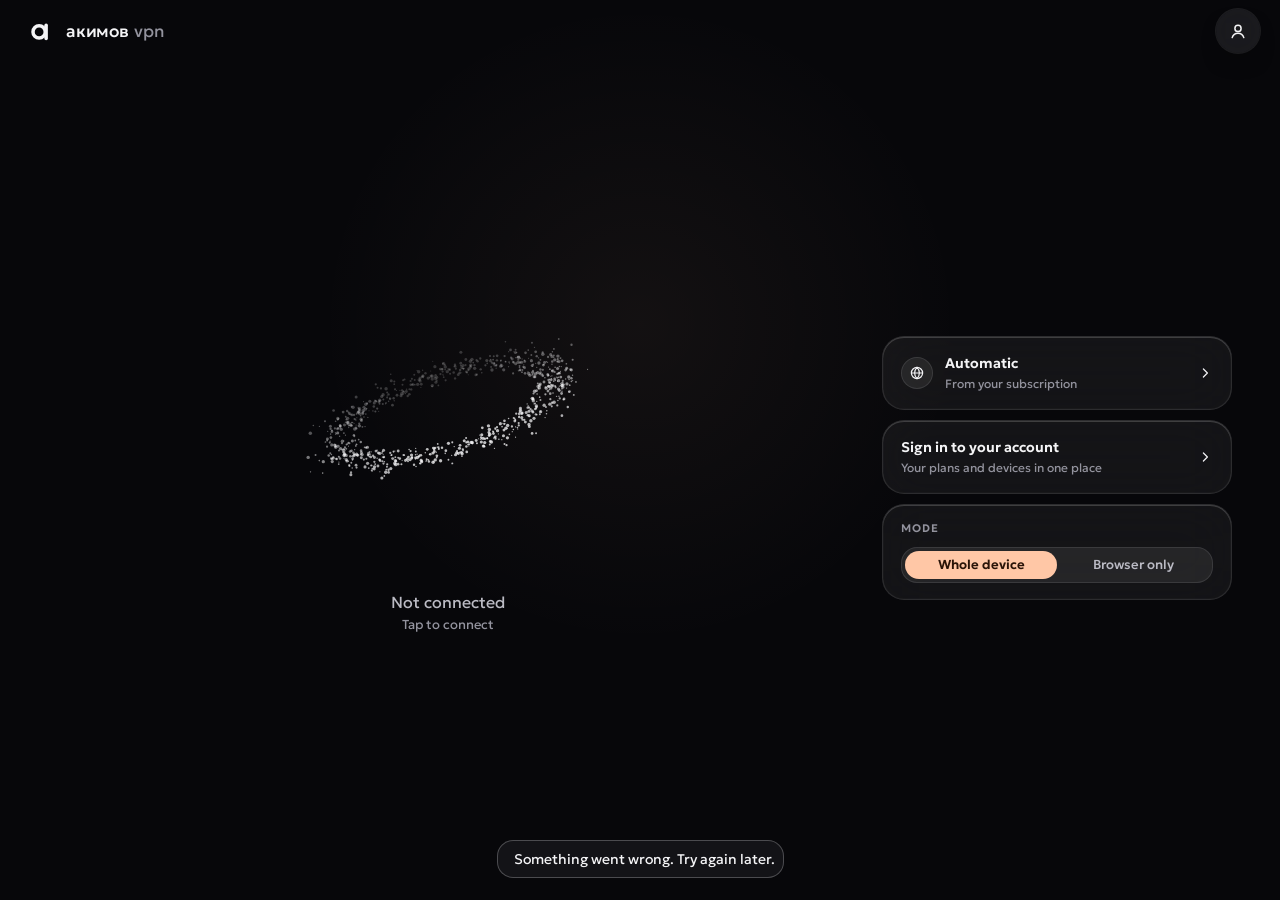
==== app/ui/index.html @ 548a75f9 "Prepare akimov vpn 1.0.0 for Windows" ====
<!doctype html>
<html lang="en" data-d="1" data-theme="dark" data-view="desktop">
<head><meta charset="utf-8"><meta name="viewport" content="width=device-width, initial-scale=1"><title>акимов vpn</title><link rel="stylesheet" href="fonts.css"><link rel="stylesheet" href="style.css"><script src="app.js" defer></script></head>
<body>
<div class="stage">
  <div class="window" id="win" data-conn="idle">
    <div class="bg"><i></i><i></i><i></i></div>
    <header class="bar"><button class="logo" id="logo" data-act="go" data-v="home" aria-label="Home"></button><span class="word" id="word"></span><span class="sp"></span>
      <button class="tbtn" id="themebtn" data-act="theme" aria-label="Switch theme"><svg class="ic s" viewBox="0 0 20 20"><circle cx="10" cy="10" r="6.5"/><path d="M10 3.5a6.5 6.5 0 0 1 0 13z" fill="currentColor"/></svg></button>
      <button class="tbtn" id="accbtn" data-act="hub" aria-label="Account and settings" aria-pressed="false"><svg class="ic" viewBox="0 0 20 20"><circle cx="10" cy="7.4" r="3.1"/><path d="M4.2 16.6c.9-3 3.2-4.4 5.8-4.4s4.9 1.4 5.8 4.4"/></svg></button>
    </header>
    <div class="body"><nav class="rail" id="rail" aria-label="Main"></nav><main class="main" id="main" tabindex="-1"></main></div>
    <footer class="sbar" id="sbar"></footer>
    <svg width="0" height="0" style="position:absolute" aria-hidden="true"><filter id="lg" x="0" y="0" width="100%" height="100%" color-interpolation-filters="sRGB"><feImage id="lgmap" x="0" y="0" width="68" height="52" preserveAspectRatio="none" result="map"/><feDisplacementMap in="SourceGraphic" in2="map" scale="20" xChannelSelector="R" yChannelSelector="G"/></filter></svg>
    <div id="sheet"></div>
    <div class="toasts" id="toasts" aria-live="polite"></div>
  </div>
</div>
</body>
</html>
---- app/ui/fonts.css ----
@font-face {
  font-family: 'Geologica';
  font-style: normal;
  font-weight: 300;
  font-display: swap;
  src: url(fonts/geologica-0.ttf) format('truetype');
}
@font-face {
  font-family: 'Geologica';
  font-style: normal;
  font-weight: 400;
  font-display: swap;
  src: url(fonts/geologica-1.ttf) format('truetype');
}
@font-face {
  font-family: 'Geologica';
  font-style: normal;
  font-weight: 500;
  font-display: swap;
  src: url(fonts/geologica-2.ttf) format('truetype');
}
@font-face {
  font-family: 'Geologica';
  font-style: normal;
  font-weight: 600;
  font-display: swap;
  src: url(fonts/geologica-3.ttf) format('truetype');
}
@font-face{font-family:'Martian Mono';font-style:normal;font-weight:400;font-display:swap;src:url(fonts/martian-mono-400.ttf) format('truetype')}
@font-face{font-family:'Martian Mono';font-style:normal;font-weight:500;font-display:swap;src:url(fonts/martian-mono-500.ttf) format('truetype')}
---- app/ui/style.css ----
/* ═══ base: shared by every variant ═══════════════════════════════════ */
:root{--t:220ms;--e:cubic-bezier(.2,0,0,1);--tint:14%;--blur:0px;--r:14px;--r2:10px;--r3:999px;--st:40ms}
*{box-sizing:border-box}
html,body{height:100%}
:root{color-scheme:dark}:root[data-theme="light"]{color-scheme:light}
*{scrollbar-width:thin;scrollbar-color:var(--ink3) transparent}
::-webkit-scrollbar{width:6px;height:6px;background:transparent}
::-webkit-scrollbar-track{background:transparent}
::-webkit-scrollbar-thumb{background:var(--ink3);border-radius:999px}
::-webkit-scrollbar-corner{background:transparent}
body{margin:0;background:#0A0A0A;display:flex;flex-direction:column;font:400 13px/18px system-ui,sans-serif;color:#C8C8C8;transition:background .4s}
button,input,select{font:inherit;color:inherit}
button{cursor:pointer;background:none;border:0;padding:0}
:focus{outline:none}
:focus-visible{outline:2px solid var(--acc);outline-offset:2px}
[hidden]{display:none!important}
::view-transition-old(root),::view-transition-new(root){animation:none;mix-blend-mode:normal}

/* prototype bar: not part of the app, never restyled by a variant */
.proto{display:flex;gap:10px;align-items:center;flex-wrap:wrap;padding:8px 14px;background:#111;border-bottom:1px solid #262626;color:#9A9A9A;position:relative;z-index:50}
.proto b{color:#EDEDED;font-weight:600}
.pseg{display:inline-flex;border:1px solid #333;border-radius:8px;overflow:hidden}
.pseg button{padding:5px 10px;color:#BDBDBD;border-left:1px solid #333}.pseg button:first-child{border-left:0}
.pseg button[aria-pressed="true"]{background:#F2F2F2;color:#000}
.pseg small{opacity:.6;margin-left:4px}
.proto select{background:#1B1B1B;border:1px solid #333;border-radius:6px;padding:4px 6px;color:#DDD}
.proto .sp{flex:1}
.stage{flex:1;display:grid;place-items:center;padding:16px;min-height:0}

.window{position:relative;width:min(1080px,100%);height:min(700px,100%);border-radius:12px;overflow:hidden;container:win/inline-size;display:grid;grid-template-rows:44px minmax(0,1fr) auto;isolation:isolate;background:var(--bg);color:var(--ink);font:400 14px/20px var(--f-t);box-shadow:0 40px 90px -40px rgba(0,0,0,.75);transition:background .45s,color .45s}
[data-view="mobile"] .window{width:min(390px,100%);height:min(800px,100%);border-radius:28px}
.window.boot{animation:boot .55s var(--e)}
@keyframes boot{from{opacity:0;transform:scale(.975)}}
.bg{position:absolute;inset:0;z-index:-1;overflow:hidden;transition:background .45s}
.bg i{position:absolute;border-radius:50%;display:none}
.bar{display:flex;align-items:center;gap:10px;padding:0 6px 0 20px}
.bar .sp{flex:1}
.word{display:flex;align-items:baseline;gap:6px;white-space:nowrap}
.word b{font-weight:inherit}.word i{font-style:normal}
.tbtn{width:36px;height:28px;border-radius:var(--r2);display:grid;place-items:center;color:var(--ink3);transition:color var(--t),background var(--t),transform var(--t) var(--e)}
.tbtn:hover{color:var(--ink);background:var(--hover)}
#themebtn:active{transform:rotate(180deg)}
.body{display:grid;grid-template-columns:76px minmax(0,1fr);min-height:0;position:relative}
.rail{display:flex;flex-direction:column;gap:2px;padding:8px;position:relative}
.nav{position:relative;z-index:1;display:flex;flex-direction:column;align-items:center;gap:3px;padding:8px 4px;color:var(--ink3);font-size:10.5px;font-weight:500;border-radius:var(--r2);transition:color var(--t)}
.nav:hover,.nav[aria-current]{color:var(--ink)}
.nav .ic{transition:transform var(--t) var(--e)}
.nav:active .ic{transform:scale(.86)}
.n-idx{display:none}
.nav-ind{position:absolute;z-index:0;pointer-events:none;opacity:0;border-radius:var(--r2);background:var(--hover);transition:left var(--t) var(--e),top var(--t) var(--e),width var(--t) var(--e),height var(--t) var(--e),opacity var(--t)}
.window .only-m{display:none}
.main{min-width:0;min-height:0;overflow:auto;padding:6px 24px 24px 12px;scrollbar-width:thin;scrollbar-color:var(--line2) transparent}
.sbar{display:none}

/* screen change: leave, then enter with a stagger */
.main.leave>*{animation:lv 130ms var(--e) both}
.main.enter>*,.main.enter .stag>*{animation:en calc(var(--t)*1.6) var(--e) both;animation-delay:calc(var(--st)*var(--k,0))}
@keyframes lv{to{opacity:0;transform:translateY(-6px)}}
@keyframes en{from{opacity:0;transform:translateY(12px)}}
.swap{display:block;animation:swap calc(var(--t)*1.4) var(--e)}
@keyframes swap{from{opacity:0;transform:translateY(8px)}}
@keyframes spin{to{transform:rotate(1turn)}}
@keyframes pulse{50%{opacity:.35}}
@keyframes shake{20%{transform:translateX(-6px)}40%{transform:translateX(5px)}60%{transform:translateX(-3px)}80%{transform:translateX(2px)}}
@keyframes pop{0%{transform:scale(.6);opacity:0}60%{transform:scale(1.12)}}
@keyframes flashbg{from{background:color-mix(in srgb,var(--acc) 22%,transparent)}}

/* type */
.head{display:flex;align-items:flex-end;gap:12px;margin:8px 4px 16px;min-height:38px}
.head .sp{flex:1}
.title{font:600 28px/34px var(--f-d);margin:0}
.h{font:600 16px/22px var(--f-t);margin:0}
.over{font-size:11px;line-height:14px;font-weight:600;letter-spacing:.08em;text-transform:uppercase;color:var(--ink3)}
.cap{font-size:12px;line-height:16px;color:var(--ink2)}
.dim{color:var(--ink3)}
.mono{font-family:var(--f-m);font-size:12px;line-height:18px;font-variant-numeric:tabular-nums}
b.mono,.mono b{font-weight:500}
.num{font:400 42px/44px var(--f-d);font-variant-numeric:lining-nums tabular-nums}
.num small{font:500 12.5px/1 var(--f-t);color:var(--ink2);margin-left:5px}
.ic{width:20px;height:20px;fill:none;stroke:currentColor;stroke-width:1.5;stroke-linecap:round;stroke-linejoin:round;flex:none}
.ic.s{width:16px;height:16px}

/* surfaces and controls */
.card{position:relative;border-radius:var(--r);background:var(--surface);border:1px solid var(--line);-webkit-backdrop-filter:blur(var(--blur));backdrop-filter:blur(var(--blur));box-shadow:var(--shadow);transition:background .45s,border-color .45s,transform var(--t) var(--e),box-shadow var(--t)}
.pad{padding:16px 18px}
.clip{overflow:hidden}
button.card:hover{border-color:var(--line2)}
button.card:active{transform:scale(.985)}
.btn{position:relative;height:34px;padding:0 14px;border-radius:var(--r2);font-weight:600;display:inline-flex;align-items:center;justify-content:center;gap:8px;white-space:nowrap;background:var(--field);border:1px solid var(--line);transition:background var(--t),border-color var(--t),transform 120ms var(--e),color var(--t),filter var(--t)}
.btn:hover{border-color:var(--line2)}
.btn:active{transform:scale(.96)}
.btn.primary{background:var(--acc);color:var(--acc-ink);border-color:transparent}
.btn.primary:hover{filter:brightness(1.08)}
.btn.quiet{background:none;border-color:transparent;color:var(--ink2);padding:0 8px}
.btn.quiet:hover{color:var(--ink);background:var(--hover)}
.btn.danger{color:var(--bad)}
.btn.sm{height:28px;padding:0 10px;font-size:12px}
.btn[disabled]{opacity:.4;cursor:not-allowed}
.btn.block{width:100%;height:44px}
.btn.loading{color:transparent!important;pointer-events:none}
.btn.loading::after{content:"";position:absolute;width:18px;height:18px;border-radius:50%;border:2px solid var(--acc-ink);border-right-color:transparent;animation:spin .7s linear infinite}
.btn:not(.primary).loading::after{border-color:var(--ink);border-right-color:transparent}
.seg{position:relative;display:inline-grid;grid-auto-flow:column;grid-auto-columns:1fr;padding:3px;border-radius:var(--r2);background:var(--field);border:1px solid var(--line)}
.seg::before{content:"";position:absolute;top:3px;bottom:3px;left:3px;width:calc((100% - 6px)/var(--n));border-radius:calc(var(--r2) - 2px);background:var(--acc);transform:translateX(calc(100%*var(--i)));transition:transform calc(var(--t)*1.3) var(--e)}
.seg button{position:relative;z-index:1;height:28px;padding:0 12px;font-weight:500;font-size:13px;white-space:nowrap;color:var(--ink2);transition:color var(--t)}
.seg button[aria-pressed="true"]{color:var(--acc-ink);font-weight:600}
.seg.wide{display:grid}
.sw{width:40px;height:24px;border-radius:999px;background:var(--field);border:1px solid var(--line2);position:relative;flex:none;transition:background calc(var(--t)*1.2),border-color var(--t)}
.sw::after{content:"";position:absolute;left:3px;top:3px;width:16px;height:16px;border-radius:50%;background:var(--ink3);transition:transform calc(var(--t)*1.3) var(--e),background var(--t),width var(--t)}
.sw:active::after{width:20px}
.sw[aria-checked="true"]{background:var(--acc);border-color:transparent}
.sw[aria-checked="true"]::after{transform:translateX(16px);background:var(--acc-ink)}
.sw[aria-checked="true"]:active::after{transform:translateX(12px)}
.input,.select{height:34px;border-radius:var(--r2);background:var(--field);border:1px solid var(--line);padding:0 12px;min-width:0;transition:border-color var(--t)}
.input:focus,.select:focus{border-color:var(--acc)}
.input::placeholder{color:var(--ink3)}
.pill{display:inline-flex;align-items:center;gap:5px;height:22px;padding:0 9px;border-radius:var(--r3);font-size:11.5px;font-weight:600;background:color-mix(in srgb,var(--c,var(--ink3)) var(--tint),transparent);color:var(--c,var(--ink2));white-space:nowrap}
.pill.ok{--c:var(--ok)}.pill.warn{--c:var(--warn)}.pill.bad{--c:var(--bad)}.pill.acc{--c:var(--proxy)}
.pill.pop{animation:pop .4s var(--e)}
.meter{height:4px;border-radius:4px;background:var(--line);overflow:hidden}
.meter i{display:block;height:100%;border-radius:inherit;background:var(--c,var(--ink2));width:var(--v);transition:width .8s var(--e)}
.row{display:flex;align-items:center;gap:12px}
.col{display:flex;flex-direction:column;gap:12px}
.grow{flex:1;min-width:0}
.cc{width:32px;height:32px;border-radius:var(--r2);display:grid;place-items:center;background:var(--field);border:1px solid var(--line);font:500 10.5px/1 var(--f-m);flex:none}
.banner{display:flex;gap:10px;align-items:center;padding:8px 14px;border-radius:var(--r2);margin:0 0 12px;font-size:13px;background:color-mix(in srgb,var(--warn) var(--tint),transparent);color:var(--warn)}
.empty{padding:48px 24px;text-align:center;color:var(--ink2)}
.empty p{margin:0 auto 14px;max-width:44ch}
.list>*+*{border-top:1px solid var(--line)}
.kv{display:grid;grid-template-columns:1fr 1fr;gap:16px}

/* home */
.home{display:grid;grid-template-columns:minmax(0,1fr) 340px;gap:20px;height:100%;min-height:500px}
.hero{display:flex;flex-direction:column;align-items:center;justify-content:center;gap:18px}
.side{display:flex;flex-direction:column;gap:12px;justify-content:center}
.st-word{display:none}
.status{text-align:center;min-height:88px}
.status .s1{font-size:15px;font-weight:600}
.status .s2{color:var(--ink2);margin-top:2px}
.status .timer{font:400 40px/46px var(--f-d);font-variant-numeric:lining-nums tabular-nums}
.spd{display:flex;gap:16px;font:400 12px/18px var(--f-m)}.spd b{font-weight:500;color:var(--ink)}
.ctl{position:relative;display:block;color:var(--ink);flex:none;-webkit-tap-highlight-color:transparent}

/* connections */
.tools{display:flex;gap:8px;align-items:center;flex-wrap:wrap;margin:0 4px 12px}
.conn{display:grid;grid-template-columns:minmax(0,1.5fr) 170px minmax(0,1.1fr) 112px;gap:12px;align-items:center;padding:0 18px;min-height:46px;position:relative;transition:opacity .4s,background var(--t)}
.conn:hover,.conn:focus-within{background:var(--hover)}
.conn.new{animation:rowin calc(var(--t)*1.5) var(--e)}
.conn.closed{opacity:.3}
@keyframes rowin{from{opacity:0;transform:translateX(-10px)}}
.host{white-space:nowrap;overflow:hidden;text-overflow:ellipsis;text-align:left}
.host i{font-style:normal;color:var(--ink3)}
.proc{font:400 11.5px/15px var(--f-t);color:var(--ink3);white-space:nowrap;overflow:hidden;text-overflow:ellipsis}
.route{font-size:12.5px;color:var(--c);white-space:nowrap;overflow:hidden;text-overflow:ellipsis}
.r-proxy{--c:var(--proxy)}.r-direct{--c:var(--direct)}.r-block{--c:var(--block)}.r-default{--c:var(--dflt)}
.badge{display:inline-flex;align-items:center;gap:6px;height:22px;max-width:100%;padding:0 8px;border-radius:min(var(--r2),7px);font:500 10.5px/1 var(--f-m);background:color-mix(in srgb,var(--c) var(--tint),transparent);color:var(--c);white-space:nowrap;overflow:hidden}
.badge span{overflow:hidden;text-overflow:ellipsis}
.badge.flash{animation:flash .9s var(--e)}
@keyframes flash{0%{box-shadow:0 0 0 2px var(--c);transform:scale(1.08)}100%{box-shadow:0 0 0 2px transparent}}
.dot{width:6px;height:6px;border-radius:50%;flex:none}
.o-user .dot{background:currentColor;box-shadow:0 0 0 2px color-mix(in srgb,currentColor 30%,transparent)}.o-plan .dot{box-shadow:inset 0 0 0 1.5px currentColor}.o-system .dot{border-radius:1px;background:currentColor}.o-default .dot{display:none}
.rate{font:400 11px/15px var(--f-m);color:var(--ink2);text-align:right;font-variant-numeric:tabular-nums}
.acts{position:absolute;right:12px;top:7px;display:none;gap:4px;padding:2px;border-radius:var(--r2);background:var(--solid);border:1px solid var(--line2);animation:swap var(--t) var(--e)}
.conn:hover .acts,.conn:focus-within .acts{display:flex}
.conn:hover .rate,.conn:focus-within .rate{visibility:hidden}
.scope{grid-column:1/-1;display:flex;gap:8px;align-items:center;flex-wrap:wrap;padding:2px 0 12px;animation:swap calc(var(--t)*1.3) var(--e)}
.chip{height:28px;padding:0 10px;border-radius:var(--r2);font-size:12px;background:var(--field);border:1px solid var(--line);color:var(--ink2);transition:border-color var(--t),color var(--t),transform 120ms}
.chip:active{transform:scale(.96)}
.chip[aria-pressed="true"]{border-color:var(--acc);color:var(--ink)}
.newpill{position:sticky;top:6px;z-index:3;margin:0 auto -28px;display:block;width:max-content;animation:pop .35s var(--e)}

/* rules */
.composer{display:grid;grid-template-columns:196px minmax(0,1fr) auto auto;gap:8px;align-items:center}
.msg{font-size:12px;margin-top:8px;min-height:16px}
.msg.err{color:var(--bad)}.msg.warn{color:var(--warn)}.msg.ok{color:var(--ink3)}
.msg.err:not(:empty){animation:shake .35s}
.rule{display:grid;grid-template-columns:20px 22px 86px minmax(0,1fr) auto 44px auto auto;gap:10px;align-items:center;padding:0 16px;min-height:46px;position:relative;transition:background var(--t)}
.rule:hover{background:var(--hover)}
.rule.fresh{animation:flashbg 1.2s var(--e)}
.rule.off>:not(.sw):not(.x):not(.grip){opacity:.42}
.rule>*{transition:opacity var(--t)}
.rule.over-top::before{content:"";position:absolute;left:12px;right:12px;top:-1px;height:2px;background:var(--acc)}
.rule.dragging{opacity:.35}
.grip{cursor:grab;color:var(--ink3);display:grid;place-items:center;height:28px}
.tchip{font:500 10.5px/1 var(--f-m);color:var(--ink2);padding:6px 8px;border-radius:min(var(--r2),7px);background:var(--field);text-align:center}
.ro .rule{grid-template-columns:22px 86px minmax(0,1fr) auto;min-height:38px}
details.card summary{list-style:none;cursor:pointer;padding:14px 18px;display:flex;gap:10px;align-items:center;font-weight:600}
details.card summary::-webkit-details-marker{display:none}
details[open] summary .chev{transform:rotate(90deg)}
details[open]>.list{animation:swap calc(var(--t)*1.4) var(--e)}
.chev{transition:transform var(--t) var(--e)}

/* plans, devices, settings */
.cards{display:grid;grid-template-columns:repeat(auto-fit,minmax(min(100%,280px),1fr));gap:16px}
.plan.expired{opacity:.6}
.plan.inuse{border-color:var(--acc)}
.plan.fresh{animation:flashbg 1.4s var(--e)}
.slots{display:flex;gap:4px}.slots i{flex:1;height:5px;border-radius:3px;background:var(--line);transition:background .5s var(--e)}.slots i.on{background:var(--ink2)}.slots i.me{background:var(--acc)}
.dev{display:grid;grid-template-columns:36px minmax(0,1fr) auto auto;gap:12px;align-items:center;padding:10px 18px;min-height:58px;transition:background var(--t)}
.dev:hover{background:var(--hover)}
.nameBtn{font-weight:600;text-align:left;border-radius:6px;padding:1px 4px;margin-left:-4px}
.nameBtn:hover{background:var(--hover)}
.set{display:flex;align-items:center;gap:12px;padding:12px 18px;min-height:54px}

/* sheet */
.scrim{position:absolute;inset:0;background:var(--scrim);z-index:10;animation:fade .25s}
@keyframes fade{from{opacity:0}}
.sheet{position:absolute;top:10px;right:10px;bottom:10px;width:min(430px,calc(100% - 20px));z-index:11;display:flex;flex-direction:column;border-radius:var(--r);background:var(--solid);border:1px solid var(--line2);box-shadow:0 30px 80px -30px rgba(0,0,0,.6);animation:sheetin calc(var(--t)*1.8) var(--e)}
@keyframes sheetin{from{opacity:0;transform:translateX(40px)}}
#sheet.closing .sheet{animation:sheetout .2s var(--e) both}#sheet.closing .scrim{animation:fade .2s reverse both}
@keyframes sheetout{to{opacity:0;transform:translateX(30px)}}
.sheet header{display:flex;align-items:center;gap:8px;padding:18px 20px 8px}
.sheet .sbody{flex:1;overflow:auto;overflow-x:hidden;padding:8px 20px 16px;display:flex;flex-direction:column;gap:14px;scrollbar-width:thin}
.sheet footer{padding:12px 20px 20px;display:flex;flex-direction:column;gap:8px}
.sbody.sf>*,.sfoot.sf>*{animation:stepf calc(var(--t)*1.5) var(--e) both}
.sbody.sb>*,.sfoot.sb>*{animation:stepb calc(var(--t)*1.5) var(--e) both}
.sbody>*:nth-child(2){animation-delay:40ms}.sbody>*:nth-child(3){animation-delay:80ms}.sbody>*:nth-child(4){animation-delay:120ms}.sbody>*:nth-child(n+5){animation-delay:150ms}
@keyframes stepf{from{opacity:0;transform:translateX(28px)}}
@keyframes stepb{from{opacity:0;transform:translateX(-28px)}}
.opt{display:flex;align-items:center;gap:12px;padding:12px 14px;border-radius:var(--r2);background:var(--field);border:1px solid var(--line);text-align:left;width:100%;transition:border-color var(--t),background var(--t),transform 120ms var(--e)}
.opt:hover{border-color:var(--line2)}
.opt:active{transform:scale(.985)}
.opt[aria-pressed="true"]{border-color:var(--acc);background:color-mix(in srgb,var(--acc) 9%,var(--field))}
.opt[disabled]{opacity:.5;cursor:not-allowed}
.tick{width:20px;height:20px;border-radius:50%;border:1.5px solid var(--line2);display:grid;place-items:center;flex:none;color:transparent;transition:background var(--t),border-color var(--t)}
.opt[aria-pressed="true"] .tick{background:var(--acc);border-color:var(--acc);color:var(--acc-ink)}
.opt.just .tick{animation:pop .4s var(--e)}
.tick .ic{width:12px;height:12px;stroke-width:2.4}
.total{display:flex;align-items:baseline;justify-content:space-between;gap:12px;padding-top:8px;border-top:1px solid var(--line)}
.wait{display:grid;place-items:center;gap:14px;text-align:center;padding:24px 8px}
.spin{width:56px;height:56px;border-radius:50%;border:3px solid var(--line);border-top-color:var(--acc);animation:spin .9s linear infinite}
.mark{position:relative;width:76px;height:76px;color:var(--c)}
.mark svg{width:100%;height:100%;fill:none;stroke:currentColor;stroke-width:3;stroke-linecap:round;stroke-linejoin:round}
.mark circle,.mark path{stroke-dasharray:100;stroke-dashoffset:100;animation:draw .5s var(--e) forwards}
.mark path{animation-duration:.35s;animation-delay:.4s}
@keyframes draw{to{stroke-dashoffset:0}}
.mark i{position:absolute;inset:0;border-radius:50%;border:2px solid currentColor;opacity:0;animation:burst .9s .45s var(--e)}
.mark i+i{animation-delay:.6s}
@keyframes burst{from{opacity:.55;transform:scale(1)}to{opacity:0;transform:scale(1.9)}}
.mark.bad{animation:shake .45s .5s}
.ms.pop{animation:pop .35s var(--e)}
.toasts{position:absolute;left:0;right:0;bottom:18px;z-index:20;display:flex;flex-direction:column;align-items:center;gap:8px;pointer-events:none}
.toast{pointer-events:auto;display:flex;align-items:center;gap:6px;padding:8px 8px 8px 16px;border-radius:var(--r2);background:var(--solid);border:1px solid var(--line2);box-shadow:0 20px 50px -20px rgba(0,0,0,.6);max-width:calc(100% - 32px);animation:toastin calc(var(--t)*1.6) var(--e)}
.toast.out{animation:toastout .2s var(--e) both}
@keyframes toastin{from{opacity:0;transform:translateY(14px) scale(.96)}}
@keyframes toastout{to{opacity:0;transform:translateY(8px)}}

/* ═══ mobile shell: same parts, bottom tabs, sheets from below ════════ */
@container win (max-width:720px){
  :root[data-d] .body{grid-template-columns:minmax(0,1fr);grid-template-rows:minmax(0,1fr) auto}
  :root[data-d] .rail{order:2;position:relative;left:auto;bottom:auto;transform:none;flex-direction:row;gap:0;padding:4px 8px 8px;border:0;border-top:1px solid var(--line);border-radius:0;box-shadow:none}
  :root[data-d] .nav{flex:1;width:auto;flex-direction:column;align-items:center;margin:0;padding:8px 0 6px;gap:3px}
  .window .only-d,.tbtn.win{display:none}.window .only-m{display:flex}
  :root[data-d] .main{padding:6px 14px 18px}
  :root[data-d] .home{grid-template-columns:minmax(0,1fr);grid-template-rows:auto;height:auto;min-height:0;gap:16px}
  :root[data-d] .hero{flex-direction:column;align-items:center;padding:8px 0 0}
  :root[data-d] .side{display:flex;flex-direction:column}
  .ring,.orb{width:200px;height:200px}.dial{width:230px;height:230px}
  .conn{grid-template-columns:minmax(0,1fr) auto;padding:8px 14px;row-gap:4px}
  .conn .rate{grid-column:2;grid-row:1;visibility:visible!important}.conn .route{grid-column:1}.conn .bwrap{grid-column:2;justify-self:end}
  .acts{position:static;display:flex;grid-column:1/-1;border:0;background:none;padding:0;animation:none}
  .composer{grid-template-columns:minmax(0,1fr)}
  .rule{grid-template-columns:20px 62px minmax(0,1fr) auto auto;row-gap:2px;padding:6px 12px}
  .rule .idx,.rule .hits{display:none}
  :root[data-d] .sheet{top:auto;left:0;right:0;bottom:0;width:auto;max-height:92%;border-radius:var(--r) var(--r) 0 0;border-width:1px 0 0;animation-name:sheetup}
  #sheet.closing .sheet{animation-name:sheetdown}
  .dev{grid-template-columns:36px minmax(0,1fr) auto}.dev .added{display:none}
  .toasts{bottom:84px}
}
@keyframes sheetup{from{opacity:0;transform:translateY(40px)}}
@keyframes sheetdown{to{opacity:0;transform:translateY(30px)}}
@media (prefers-reduced-motion:reduce){*,*::before,*::after{animation-duration:1ms!important;animation-delay:0s!important;transition-duration:1ms!important}}

/* ═══ compact shell: one narrow window, floating dock ═════════════════ */
.stage{display:flex;flex-wrap:wrap;gap:44px;align-items:center;justify-content:center;overflow:auto}
:root .window{width:min(430px,100%);height:min(800px,100%);border-radius:18px;grid-template-rows:62px minmax(0,1fr) auto}
.bar{padding:0 14px 0 16px;gap:8px}
.logo{width:36px;height:36px;display:grid;place-items:center;border-radius:12px;color:var(--ink);transition:transform var(--t) var(--e)}
.logo:active{transform:scale(.88)}
.mk{width:28px;height:28px;display:block}
.word{font:500 17px/1 var(--f-d);letter-spacing:-.01em;gap:5px}
.word i{color:var(--ink3);font-weight:400}
.tbtn{width:40px;height:40px;border-radius:50%;background:var(--surface);border:1px solid var(--line);-webkit-backdrop-filter:blur(var(--blur));backdrop-filter:blur(var(--blur));color:var(--ink2)}
:root[data-d] .body{grid-template-rows:minmax(0,1fr)}
:root{--spring:cubic-bezier(.3,1.5,.45,1);--spec:rgba(255,255,255,.16)}
[data-theme="light"]{--spec:rgba(255,255,255,.95)}
/* the dock is a slab of liquid glass: bright top edge, soft inner light, heavy blur behind */
:root[data-d] .rail{position:absolute;z-index:6;left:50%;bottom:16px;transform:translateX(-50%);order:0;flex-direction:row;gap:2px;padding:5px;border:0;border-radius:999px;
  background:linear-gradient(180deg,rgba(255,255,255,.15),rgba(255,255,255,.03) 60%,rgba(255,255,255,.07)),var(--dock);
  -webkit-backdrop-filter:blur(22px) saturate(190%) brightness(1.08);backdrop-filter:blur(22px) saturate(190%) brightness(1.08);
  box-shadow:inset 0 1px 0 rgba(255,255,255,.42),inset 0 -1px 0 rgba(255,255,255,.1),inset 1px 0 0 rgba(255,255,255,.1),inset -1px 0 0 rgba(255,255,255,.1),inset 0 0 18px rgba(255,255,255,.05),0 0 0 1px rgba(255,255,255,.05),0 24px 46px -20px rgba(0,0,0,.7);
  touch-action:none;user-select:none;-webkit-user-select:none;transition:transform .35s var(--spring)}
:root[data-d] .rail.hold{transform:translateX(-50%) scale(1.035)}
:root[data-d] .nav{flex:none;width:68px;height:52px;padding:0;border-radius:999px;justify-content:center;gap:4px;font:500 10px/1 var(--f-t);letter-spacing:.01em;color:var(--ink2);transition:color .25s,transform .35s var(--spring)}
.nav .ic,.nav .mk{width:22px;height:22px}
.nav .ic{stroke-width:1.6}
.nav[aria-current]{color:var(--acc)}
/* the selected tab sits in a glass capsule; hold it and it lifts into a lens you can drag */
.nav-ind{border-radius:999px;background:linear-gradient(180deg,rgba(255,255,255,.2),rgba(255,255,255,.06));
  box-shadow:inset 0 1px 0 rgba(255,255,255,.5),inset 0 -1px 0 rgba(255,255,255,.1),inset 0 0 10px rgba(255,255,255,.08),0 4px 14px -6px rgba(0,0,0,.5);
  transition:left .5s var(--spring),top .3s,width .3s,height .3s,opacity .3s,transform .35s var(--spring),box-shadow .3s,background .3s}
.rail.hold .nav-ind{z-index:3;transform:scale(1.2,1.28);background:linear-gradient(180deg,rgba(255,255,255,.12),rgba(255,255,255,.01) 55%,rgba(255,255,255,.08));
  -webkit-backdrop-filter:url(#lg) saturate(190%) brightness(1.16);backdrop-filter:url(#lg) saturate(190%) brightness(1.16);
  box-shadow:inset 0 1.5px 0 rgba(255,255,255,.8),inset 0 -1.5px 1px rgba(255,255,255,.28),inset 2px 0 2px -1px rgba(255,255,255,.3),inset -2px 0 2px -1px rgba(255,255,255,.3),inset 0 0 16px rgba(255,255,255,.16),0 16px 30px -10px rgba(0,0,0,.65);
  transition:transform .35s var(--spring),box-shadow .3s,background .3s}
.rail.hold .nav{color:var(--ink2)}
.rail.hold .nav.near{color:var(--acc);transform:scale(1.12)}
[data-theme="light"]:root[data-d] .rail{background:linear-gradient(180deg,rgba(255,255,255,.8),rgba(255,255,255,.3) 60%,rgba(255,255,255,.5)),var(--dock);box-shadow:inset 0 1px 0 #fff,inset 0 -1px 0 rgba(255,255,255,.6),0 0 0 1px rgba(15,23,42,.06),0 24px 46px -22px rgba(30,50,90,.5)}
[data-theme="light"] .nav-ind{background:linear-gradient(180deg,rgba(255,255,255,.98),rgba(255,255,255,.62));box-shadow:inset 0 1px 0 #fff,0 0 0 1px rgba(15,23,42,.06),0 6px 14px -6px rgba(30,50,90,.4)}
[data-theme="light"] .rail.hold .nav-ind{background:linear-gradient(180deg,rgba(255,255,255,.5),rgba(255,255,255,.08) 55%,rgba(255,255,255,.35));box-shadow:inset 0 1.5px 0 #fff,inset 0 -1.5px 1px rgba(255,255,255,.8),inset 0 0 14px rgba(255,255,255,.5),0 0 0 1px rgba(15,23,42,.07),0 16px 30px -12px rgba(30,50,90,.5)}
/* the same edge light on every glass surface */
.card,.tbtn,.t-disc{box-shadow:inset 0 1px 0 var(--spec),inset 0 0 0 .5px rgba(255,255,255,.04),var(--shadow)}
:root[data-d] .main{padding:2px 16px 96px}
.title{font:500 27px/32px var(--f-d);letter-spacing:-.02em}
.num{font:300 38px/40px var(--f-d);letter-spacing:-.03em}
:root[data-d] .home{display:flex;flex-direction:column;gap:12px;height:100%;min-height:560px}
:root[data-d] .hero{flex:1;justify-content:center;gap:10px;padding:0}
:root[data-d] .side{gap:10px;justify-content:flex-end}
.side .card{border-radius:22px}
.status{min-height:104px}
.status .s1{font:400 16px/22px var(--f-t);color:var(--ink2)}
.status .s2{font-size:13px;color:var(--ink3)}
.status .timer{font:300 46px/52px var(--f-d);letter-spacing:-.03em;color:var(--ink)}
.spd{justify-content:center;margin-top:8px;color:var(--ink3)}
.ctl{width:290px;height:290px;border-radius:50%;display:grid;place-items:center;transition:transform var(--t) var(--e)}
.ctl:active{transform:scale(.965)}
.ctl canvas{position:absolute;inset:0;width:100%;height:100%}
.ctl[data-state="blocked"]{animation:shake .4s}
.sheet{-webkit-backdrop-filter:blur(36px) saturate(150%);backdrop-filter:blur(36px) saturate(150%);background:linear-gradient(var(--surface),var(--surface)),color-mix(in srgb,var(--solid) 86%,transparent)}
.main.enter>*,.main.enter .stag>*{animation-name:enm;animation-duration:.5s}
@keyframes enm{from{opacity:0;transform:translateY(14px) scale(.985);filter:blur(5px)}}
.main.leave>*{animation-name:lvm}
@keyframes lvm{to{opacity:0;transform:scale(.985);filter:blur(4px)}}

:root[data-d] .acts{display:none}
:root[data-d] .conn:hover .acts,:root[data-d] .conn:focus-within .acts{display:flex;animation:swap var(--t) var(--e)}
:root[data-d] .tools .input{flex-basis:120px}

/* app icon panel: outside the app, never restyled by a variant */
.brand{display:flex;flex-direction:column;gap:12px;width:300px;color:#A8A8A8;font:400 13px/18px system-ui,sans-serif}
.b-h{font-weight:600;color:#EDEDED}
.b-opt{display:grid;grid-template-columns:auto auto auto 1fr;gap:10px;align-items:end;padding:12px;border:1px solid #2A2A2A;border-radius:20px;text-align:left;transition:border-color .2s,background .2s,transform .12s}
.b-opt:active{transform:scale(.98)}
.b-opt[aria-pressed="true"]{border-color:#EDEDED;background:#161616}
.tile{width:76px;height:76px;border-radius:19px;display:grid;place-items:center;position:relative;overflow:hidden}
.tile .mk{width:46px;height:46px;position:relative}
.tile.dark{background:radial-gradient(90% 90% at 25% 8%,#35353F,#0B0B0E 72%);color:#fff;box-shadow:inset 0 1px 0 rgba(255,255,255,.28),inset 0 0 0 1px rgba(255,255,255,.08)}
.tile.dark::before{content:"";position:absolute;width:70%;height:70%;right:-26%;bottom:-32%;border-radius:50%;background:var(--acc,#FFC7A6);filter:blur(18px);opacity:.6}
.tile.light{background:linear-gradient(160deg,#fff,#E3E5ED);color:#0E0E12;box-shadow:inset 0 0 0 1px rgba(0,0,0,.07)}
.tile.sm{width:32px;height:32px;border-radius:8px}.tile.sm .mk{width:20px;height:20px}.tile.sm::before{display:none}
.b-n{grid-column:1/-1}.b-n b{color:#EDEDED;font-weight:600}

/* ═══ 1 · Пыль: black only ════════════════════════════════════════════ */
[data-d="1"]{--f-d:"Geologica","Segoe UI",sans-serif;--f-t:"Geologica","Segoe UI",sans-serif;--f-m:"Martian Mono","Cascadia Mono",Consolas,monospace;
  --bg:#07070A;--surface:rgba(255,255,255,.055);--dock:rgba(14,14,18,.6);--solid:#131317;--field:rgba(255,255,255,.07);--hover:rgba(255,255,255,.06);--line:rgba(255,255,255,.1);--line2:rgba(255,255,255,.24);
  --ink:#F4F4F6;--ink2:#BBBBC4;--ink3:#93939E;--acc:#FFC7A6;--acc-ink:#2A1408;--ok:#8FE3B5;--warn:#FFD27A;--bad:#FF9A8C;--proxy:#FFC7A6;--direct:#8FE3B5;--block:#FF9A8C;--dflt:#A8A8B3;
  --r:26px;--r2:16px;--r3:999px;--t:300ms;--e:cubic-bezier(.22,1,.36,1);--blur:26px;--shadow:0 0 0 0 transparent;--scrim:rgba(0,0,0,.6);--st:60ms}
[data-d="1"] .bg{background:radial-gradient(460px 460px at 50% 36%,rgba(255,199,166,.05),transparent 70%)}
[data-d="1"] .window[data-conn="connected"] .bg{background:radial-gradient(520px 520px at 50% 36%,rgba(255,199,166,.17),transparent 70%)}

/* ═══ 2 · Линза: dark + light ═════════════════════════════════════════ */
[data-d="2"]{--f-d:"Manrope","Segoe UI",sans-serif;--f-t:"Manrope","Segoe UI",sans-serif;--f-m:"JetBrains Mono",Consolas,monospace;
  --r:28px;--r2:18px;--r3:999px;--t:320ms;--e:cubic-bezier(.3,1.25,.4,1);--blur:30px;--st:60ms}
[data-d="2"][data-theme="dark"]{--bg:#090B11;--surface:rgba(255,255,255,.07);--dock:rgba(12,15,24,.55);--solid:#141824;--field:rgba(255,255,255,.08);--hover:rgba(255,255,255,.07);--line:rgba(255,255,255,.13);--line2:rgba(255,255,255,.3);
  --ink:#F1F3F8;--ink2:#B8BFCE;--ink3:#9AA3B6;--acc:#A9BEFF;--acc-ink:#0B1330;--ok:#7FE0C3;--warn:#FFCF7A;--bad:#FF9C96;--proxy:#A9BEFF;--direct:#7FE0C3;--block:#FF9C96;--dflt:#AAB3C5;
  --shadow:0 20px 50px -30px rgba(0,0,0,.7);--scrim:rgba(4,6,12,.55);--b1:#7F9BFF;--b2:#FFC2A1}
[data-d="2"][data-theme="light"]{--bg:#EEF1F6;--surface:rgba(255,255,255,.62);--dock:rgba(255,255,255,.4);--solid:#F8F9FC;--field:rgba(255,255,255,.72);--hover:rgba(15,23,42,.05);--line:rgba(255,255,255,.95);--line2:rgba(15,23,42,.17);
  --ink:#0F1420;--ink2:#414A5C;--ink3:#586174;--acc:#2647D8;--acc-ink:#fff;--ok:#0B6B57;--warn:#7D4E00;--bad:#B3261E;--proxy:#2647D8;--direct:#0B6B57;--block:#B3261E;--dflt:#4A5468;
  --shadow:0 20px 44px -30px rgba(30,50,90,.4);--scrim:rgba(40,55,80,.25);--tint:10%;--b1:#6C8CFF;--b2:#FFB38A}
[data-d="2"][data-theme="light"] body{background:#CBD1DB}
[data-d="2"] .bg i{display:block;filter:blur(90px);opacity:.16;transition:opacity 1s}
[data-d="2"] .bg i:nth-child(1){width:420px;height:420px;left:-180px;top:-120px;background:var(--b1)}
[data-d="2"] .bg i:nth-child(2){width:380px;height:380px;right:-200px;bottom:40px;background:var(--b2)}
[data-d="2"] .window[data-conn="connected"] .bg i{opacity:.34}
[data-d="2"] .card{background:linear-gradient(var(--surface),var(--surface)),color-mix(in srgb,var(--bg) 45%,transparent)}
.lens>span{position:absolute;border-radius:50%}
.l-blob{width:60%;height:60%;filter:blur(26px) grayscale(1);opacity:.28;transition:opacity .9s,filter .9s}
.l-blob.a{background:var(--b1);left:4%;top:8%;animation:orbA 9s ease-in-out infinite alternate}
.l-blob.b{background:var(--b2);right:2%;bottom:4%;animation:orbB 11s ease-in-out infinite alternate}
@keyframes orbA{to{transform:translate(70px,60px) scale(1.15)}}
@keyframes orbB{to{transform:translate(-80px,-50px) scale(.9)}}
.l-glass{inset:9%;background:linear-gradient(145deg,rgba(255,255,255,.24),rgba(255,255,255,.03) 58%);-webkit-backdrop-filter:blur(18px) saturate(170%);backdrop-filter:blur(18px) saturate(170%);border:1px solid var(--line2);box-shadow:inset 0 1px 0 rgba(255,255,255,.55),inset 0 -22px 32px -20px rgba(255,255,255,.2),0 30px 60px -32px rgba(0,0,0,.6);transition:transform .5s var(--e)}
.l-rim{inset:9%;background:conic-gradient(transparent 0 72%,var(--acc) 97%,transparent);-webkit-mask:radial-gradient(farthest-side,#0000 calc(100% - 3px),#000 calc(100% - 3px));mask:radial-gradient(farthest-side,#0000 calc(100% - 3px),#000 calc(100% - 3px));opacity:0;transition:opacity .3s}
.l-mark{position:relative!important;color:var(--ink);opacity:.5;transition:opacity .6s,transform .6s var(--e)}
.l-mark .mk{width:68px;height:68px}
.lens:hover .l-glass{transform:scale(1.02)}
.lens[data-state="connecting"] .l-rim{opacity:1;animation:spin .9s linear infinite}
.lens[data-state="connecting"] .l-blob{opacity:.6;filter:blur(26px) grayscale(.4)}
.lens[data-state="connected"] .l-blob{opacity:.95;filter:blur(22px) saturate(1.25)}
.lens[data-state="connected"] .l-mark{opacity:1;transform:scale(1.06)}
.lens[data-state="blocked"] .l-glass{border-color:var(--warn)}

/* ═══ 3 · Контур: dark + light ════════════════════════════════════════ */
[data-d="3"]{--f-d:"Jost","Century Gothic",sans-serif;--f-t:"Jost","Segoe UI",sans-serif;--f-m:"IBM Plex Mono",Consolas,monospace;
  --r:24px;--r2:14px;--r3:999px;--t:260ms;--e:cubic-bezier(.22,.8,.2,1);--blur:24px;--st:50ms}
[data-d="3"][data-theme="dark"]{--bg:#0B0B0C;--surface:rgba(255,255,255,.05);--dock:rgba(16,16,17,.6);--solid:#161617;--field:rgba(255,255,255,.07);--hover:rgba(255,255,255,.06);--line:rgba(255,255,255,.11);--line2:rgba(255,255,255,.26);
  --ink:#F2F2F0;--ink2:#B7B7B2;--ink3:#91918C;--acc:#C8F7D0;--acc-ink:#0B2413;--ok:#C8F7D0;--warn:#FFD27A;--bad:#FF9A8C;--proxy:#C8F7D0;--direct:#9CC9FF;--block:#FF9A8C;--dflt:#A6A6A0;--shadow:0 0 0 0 transparent;--scrim:rgba(0,0,0,.6)}
[data-d="3"][data-theme="light"]{--bg:#F5F4F0;--surface:rgba(255,255,255,.7);--dock:rgba(255,255,255,.5);--solid:#fff;--field:#ECEAE4;--hover:rgba(16,16,16,.045);--line:#E1DED6;--line2:#C4C0B5;
  --ink:#101010;--ink2:#46464A;--ink3:#66666B;--acc:#101010;--acc-ink:#fff;--ok:#0E6B4A;--warn:#8A5300;--bad:#B3261E;--proxy:#0E6B4A;--direct:#1B4FCB;--block:#B3261E;--dflt:#5C5C66;
  --shadow:0 14px 34px -24px rgba(40,40,60,.3);--scrim:rgba(20,20,30,.22);--tint:9%}
[data-d="3"][data-theme="light"] body{background:#D6D3CB}
[data-d="3"] .window{font-size:15px;line-height:21px}
[data-d="3"] .bg{background:radial-gradient(420px 420px at 50% 36%,color-mix(in srgb,var(--ok) 0%,transparent),transparent 70%)}
[data-d="3"] .window[data-conn="connected"] .bg{background:radial-gradient(480px 480px at 50% 36%,color-mix(in srgb,var(--ok) 13%,transparent),transparent 70%)}
.t-disc{position:absolute;inset:27%;border-radius:50%;display:grid;place-items:center;background:var(--surface);border:1px solid var(--line);-webkit-backdrop-filter:blur(20px);backdrop-filter:blur(20px);color:var(--ink);transition:border-color .5s,transform .5s var(--e)}
.t-disc .mk{width:54px;height:54px;opacity:.45;transition:opacity .5s}
.ticks[data-state="connected"] .t-disc{border-color:var(--line2);transform:scale(1.04)}
.ticks[data-state="connected"] .t-disc .mk{opacity:1}
.ticks[data-state="connecting"] .t-disc .mk{animation:pulse 1s ease-in-out infinite}


/* ═══ no navbar: one account button, top right, opens the hub ═════════ */
.rail{display:none!important}
:root[data-d] .body{grid-template-columns:minmax(0,1fr)}
:root[data-d] .main{padding:2px 16px 22px}
.toasts{bottom:22px}
.tbtn{width:44px;height:44px;border:0;color:var(--ink);background:rgba(255,255,255,.08);-webkit-backdrop-filter:blur(20px) saturate(180%);backdrop-filter:blur(20px) saturate(180%);box-shadow:0 0 0 1px rgba(255,255,255,.09),0 12px 24px -12px rgba(0,0,0,.7)}
[data-theme="light"] .tbtn{background:rgba(255,255,255,.75);box-shadow:0 0 0 1px rgba(15,23,42,.08),0 12px 24px -14px rgba(30,50,90,.5)}
.tbtn:active{transform:scale(.9)}
.tbtn[aria-pressed="true"]{color:var(--acc)}
.head{align-items:center}
.btn.back{width:36px;height:36px;padding:0;border-radius:50%;flex:none}
.hub{display:grid;grid-template-columns:repeat(auto-fill,minmax(250px,1fr));gap:10px}
.hubc{text-align:left;width:100%;min-height:72px;border-radius:24px}

/* ═══ PC layout: wide window, two-column home, hub as a grid ══════════ */
:root[data-d][data-view="desktop"] .window{width:min(1060px,100%);height:min(700px,100%);border-radius:14px}
:root[data-d][data-view="desktop"] .bar{padding:0 20px 0 22px}
:root[data-d][data-view="desktop"] .main{padding:2px 34px 28px}
:root[data-d][data-view="desktop"] .home{display:grid;grid-template-columns:minmax(0,1fr) 350px;gap:34px;min-height:0;padding:0 14px}
:root[data-d][data-view="desktop"] .side{justify-content:center}
:root[data-d][data-view="desktop"] .ctl{width:340px;height:340px}
:root[data-d][data-view="desktop"] .title{font-size:30px;line-height:36px}
:root[data-d][data-view="desktop"] .hub{grid-template-columns:repeat(3,minmax(0,1fr));gap:14px}
:root[data-d][data-view="desktop"] .hubc{min-height:96px}

/* Native window fills the approved PC canvas. */
body{background:var(--bg);overflow:hidden}.stage{padding:0;width:100%;height:100%}:root[data-d][data-view="desktop"] .window{width:100%;height:100%;border-radius:0;box-shadow:none}.auth{max-width:420px;margin:36px auto}.auth label{display:block;margin:14px 0 6px}.auth .input{width:100%;height:42px}.service-fields{display:grid;gap:8px}.pay-error{color:var(--bad)}

.flag{width:23px;height:17px;display:block;object-fit:contain}.process-group{border-bottom:1px solid var(--line)}.process-summary{display:flex;align-items:center;gap:14px;padding:15px 18px;cursor:pointer;background:var(--field);font-weight:500}.process-summary::before{content:"›";color:var(--ink3);transform:rotate(0);transition:transform var(--t)}.process-group[open]>.process-summary::before{transform:rotate(90deg)}.process-connections>.conn+.conn{border-top:1px solid var(--line)}.process-summary:focus-visible{outline:2px solid var(--acc);outline-offset:-2px}

.plan .kv{grid-template-columns:minmax(0,1fr) minmax(0,1fr)}.plan .num{display:flex;flex-wrap:wrap;align-items:baseline;gap:0 6px;min-width:0}.plan .num small{margin-left:0;white-space:nowrap}.plan-actions{flex-wrap:wrap}.plan .row .h{min-width:0;overflow-wrap:anywhere}.consent{font-size:12px;line-height:20px;display:flex!important;gap:8px;align-items:flex-start}.consent input{margin-top:4px}

.announcement h2{margin:0}.announcement .cap{margin:0;white-space:pre-line;overflow-wrap:anywhere;max-height:140px;overflow:auto}

/* grouped Account and Settings: labelled sections, one column on a phone, columns on a PC */
.groups{display:grid;grid-template-columns:repeat(auto-fit,minmax(320px,1fr));gap:18px 16px;align-items:start}
.grp{display:flex;flex-direction:column;gap:8px;min-width:0}
.grp>.over{margin:2px 6px 0}
.set-t{font-weight:600;display:block}
.navrow{width:100%;text-align:left;transition:background var(--t)}
.navrow:hover{background:var(--hover)}
.navrow>.ic:first-child{color:var(--ink2)}
.navrow.danger,.navrow.danger>.ic:first-child{color:var(--bad)}

/* the profile card is the first and largest thing on Account */
.grp.profile{grid-column:1/-1}
.pcard{gap:20px;padding:22px 26px}
.avatar{width:54px;height:54px;border-radius:50%;display:grid;place-items:center;flex:none;background:var(--field);border:1px solid var(--line);font:600 21px/1 var(--f-d);color:var(--acc)}
.pname{font:600 20px/26px var(--f-d);letter-spacing:-.01em;overflow:hidden;text-overflow:ellipsis;white-space:nowrap}
.profile-plan{display:grid;grid-template-columns:minmax(120px,.7fr) minmax(0,2fr) minmax(150px,.9fr);gap:24px;align-items:center}.profile-plan-name{display:flex;flex-direction:column;align-items:flex-start;gap:10px}.pcard .kv{grid-template-columns:repeat(2,minmax(0,1fr));gap:24px}
.pcard .num{font-size:46px;line-height:50px}
.pcard .over{margin-bottom:6px}
.pcard .num{display:flex;flex-wrap:wrap;gap:0 6px;align-items:baseline}.pcard .num small{margin-left:0}.profile-action .btn{white-space:normal}

.mode-setting{flex-direction:column;align-items:stretch}

.balance-card{display:flex;align-items:center;justify-content:space-between;gap:24px}.balance-card .num{font-size:40px;line-height:1.25;overflow-wrap:anywhere}.balance-card .over{margin-bottom:10px}.balance-card .btn{flex:none}
.rule-types{position:relative;min-width:0}.rule-types>summary{display:flex;align-items:center;gap:8px;cursor:pointer;list-style:none}.rule-types>summary::-webkit-details-marker{display:none}.rule-types>summary .grow{white-space:nowrap;overflow:hidden;text-overflow:ellipsis}.rule-types>summary .ic{transform:rotate(90deg)}.rule-types[open]{z-index:5}.rule-type-list{position:absolute;top:calc(100% + 8px);left:0;min-width:100%;width:max-content;max-width:320px;padding:6px;border:1px solid var(--line2);border-radius:var(--r2);background:var(--solid);box-shadow:0 14px 36px #0006}.rule-type-list .btn{display:flex;width:100%;justify-content:space-between;gap:18px;border:0;background:transparent;font-weight:400}.rule-type-list .btn:hover,.rule-type-list .btn[aria-pressed=true]{background:var(--field)}.rule-type-list .btn[aria-pressed=true]{color:var(--acc)}.rule-type-list .btn:not([aria-pressed=true]) .ic{visibility:hidden}.card:has(.rule-types[open]){z-index:3}
@media(max-width:760px){.profile-plan{grid-template-columns:minmax(0,1fr)}.profile-plan-name{flex-direction:row;align-items:center}.balance-card{align-items:stretch;flex-direction:column}}

.profile-plan.no-plan{grid-template-columns:minmax(0,1fr) auto}

.history-card{margin-top:20px}.transaction{display:grid;grid-template-columns:32px minmax(0,1fr) auto;align-items:center;gap:14px;padding:14px 18px}.transaction .cap{overflow-wrap:anywhere}.transaction-end{text-align:right}.transaction-end .mono{white-space:nowrap;font-weight:500}.credit{color:var(--ok)}
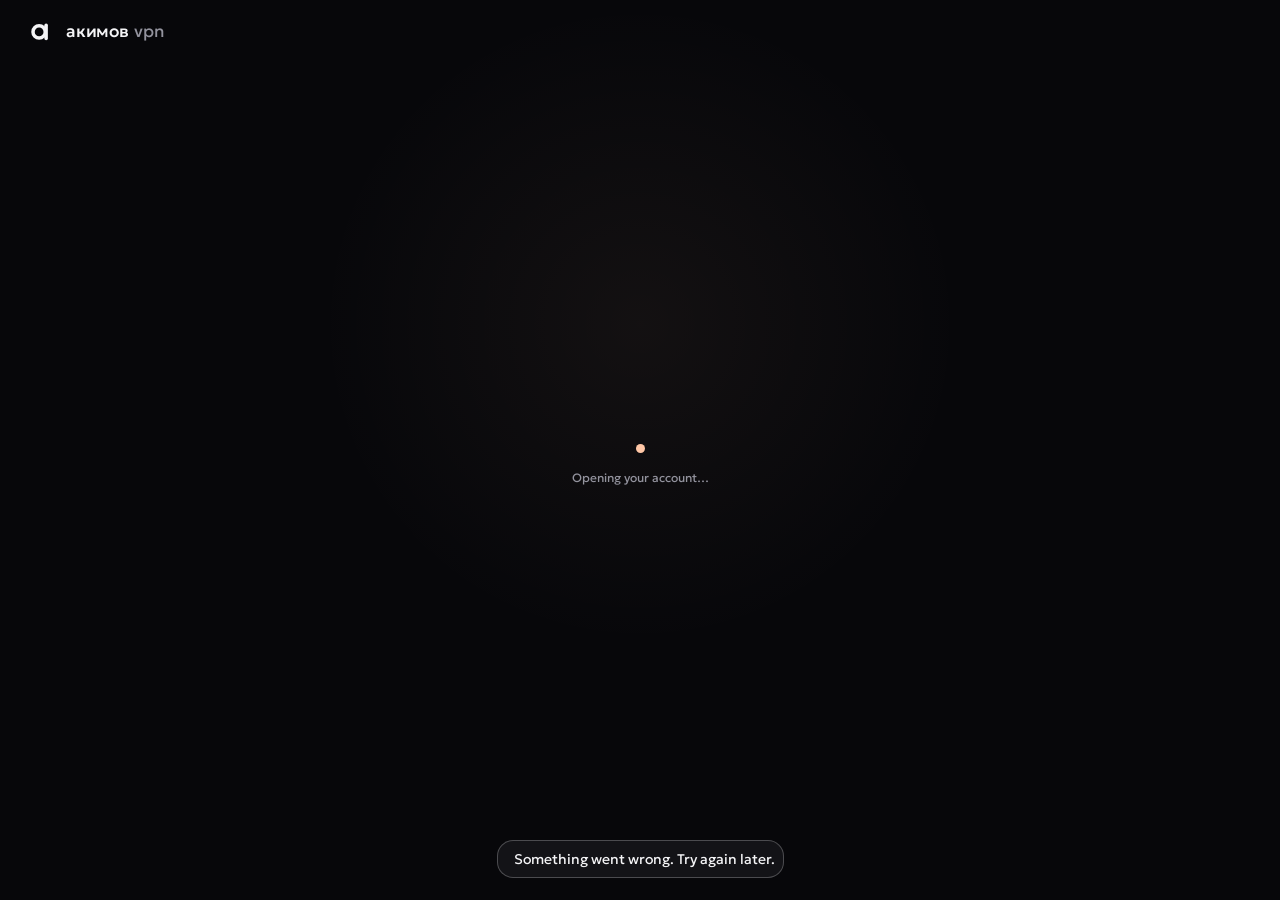
==== commit f5fed95e: "Fix TUN ownership, session restore and real URL latency tests" ====
--- a/app/ui/index.html
+++ b/app/ui/index.html
@@ -1,5 +1,5 @@
 <!doctype html>
-<html lang="en" data-d="1" data-theme="dark" data-view="desktop">
+<html lang="en" data-d="1" data-theme="dark" data-view="desktop" data-auth="restoring">
 <head><meta charset="utf-8"><meta name="viewport" content="width=device-width, initial-scale=1"><title>акимов vpn</title><link rel="stylesheet" href="fonts.css"><link rel="stylesheet" href="style.css"><script src="app.js" defer></script></head>
 <body>
 <div class="stage">
--- a/app/ui/style.css
+++ b/app/ui/style.css
@@ -473,3 +473,11 @@
 .profile-plan.no-plan{grid-template-columns:minmax(0,1fr) auto}
 
 .history-card{margin-top:20px}.transaction{display:grid;grid-template-columns:32px minmax(0,1fr) auto;align-items:center;gap:14px;padding:14px 18px}.transaction .cap{overflow-wrap:anywhere}.transaction-end{text-align:right}.transaction-end .mono{white-space:nowrap;font-weight:500}.credit{color:var(--ok)}
+
+:root:not([data-auth="signed-in"]) #accbtn,:root:not([data-auth="signed-in"]) #themebtn,:root:not([data-auth="signed-in"]) #rail,:root:not([data-auth="signed-in"]) #sbar{display:none!important}.auth{width:min(420px,100%)}.consent{gap:10px!important}.consent>span{flex:1;min-width:0}.consent input{appearance:none;-webkit-appearance:none;width:18px;height:18px;margin:1px 0 0;border:1px solid var(--line2);border-radius:5px;background:var(--field);display:grid;place-items:center;flex:none;cursor:pointer;transition:background var(--t),border-color var(--t)}.consent input::after{content:"";width:5px;height:9px;border:solid var(--acc-ink);border-width:0 2px 2px 0;transform:translateY(-1px) rotate(45deg) scale(.6);opacity:0;transition:transform var(--t),opacity var(--t)}.consent input:checked{background:var(--acc);border-color:var(--acc)}.consent input:checked::after{transform:translateY(-1px) rotate(45deg) scale(1);opacity:1}.consent input:focus-visible{outline:2px solid var(--acc);outline-offset:3px}.legal-link{color:var(--acc);text-decoration:underline;text-underline-offset:3px;border-radius:2px}.legal-link:hover{color:var(--ink)}
+
+:root:not([data-auth="signed-in"]) .main{display:flex;flex-direction:column}.auth-wrap{width:min(420px,100%);margin:auto;padding:24px 0;flex-shrink:0}.auth-wrap .auth{width:100%;max-width:none;margin:0;padding:24px}.auth-title{margin:0 0 8px;font:600 24px/30px var(--f-d);letter-spacing:-.02em}.auth-label-row{display:flex;align-items:center;justify-content:space-between;gap:12px;margin:14px 0 6px}.auth .auth-label-row label{margin:0}.auth-link{display:inline;padding:0;border:0;background:none;color:var(--ink2);font:500 12px/20px var(--f-t);text-decoration:none;cursor:pointer}.auth-link:hover,.auth-link.accent{color:var(--acc)}.auth-switch{margin-top:20px;color:var(--ink3);font-size:12px;text-align:center}.legal-doc{color:var(--ink);text-decoration:none}
+
+.auth-link:disabled{opacity:.45;cursor:default}
+
+.startup{margin:auto;text-align:center}.startup-dot{display:inline-block;width:9px;height:9px;border-radius:50%;background:var(--acc)}
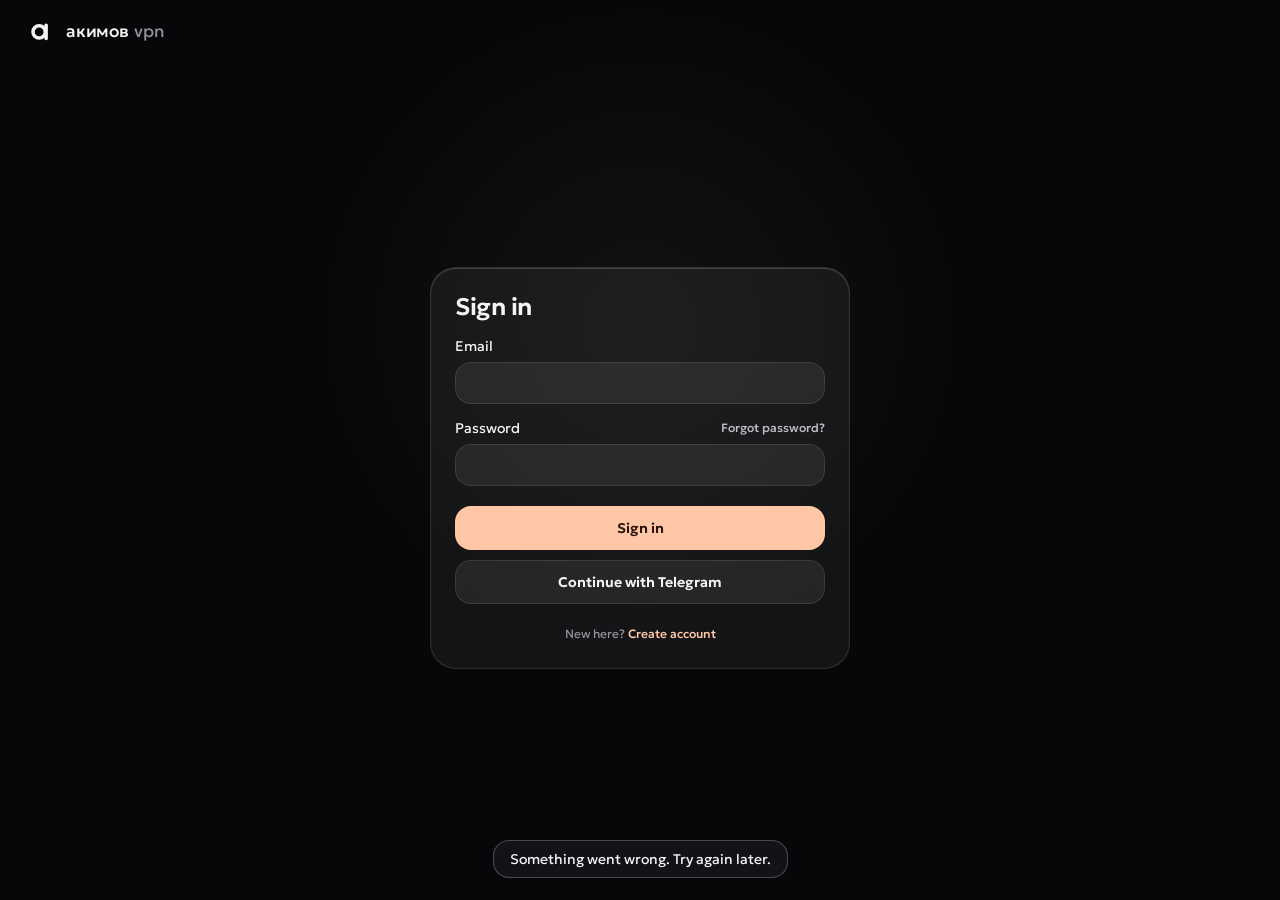
==== commit 55a023be: "Release 1.0.8: match the cabinet startup splash" ====
--- a/app/ui/index.html
+++ b/app/ui/index.html
@@ -1,8 +1,15 @@
 <!doctype html>
-<html lang="en" data-d="1" data-theme="dark" data-view="desktop" data-auth="restoring">
+<html lang="en" class="is-splash" data-d="1" data-theme="dark" data-view="desktop" data-auth="restoring">
 <head><meta charset="utf-8"><meta name="viewport" content="width=device-width, initial-scale=1"><title>акимов vpn</title><link rel="stylesheet" href="fonts.css"><link rel="stylesheet" href="style.css"><script src="app.js" defer></script></head>
 <body>
-<div class="stage">
+<div id="splash" class="startup-splash" role="status" aria-label="Opening your account…">
+  <svg class="splash-mark" viewBox="0 0 64 64" aria-hidden="true">
+    <path pathLength="100" d="M44 34a14 14 0 1 1-28 0a14 14 0 0 1 28 0" />
+    <path pathLength="100" d="M46 19V49" />
+  </svg>
+  <div class="splash-word" aria-hidden="true"><b>акимов</b><i>vpn</i></div>
+</div>
+<div class="stage" inert>
   <div class="window" id="win" data-conn="idle">
     <div class="bg"><i></i><i></i><i></i></div>
     <header class="bar"><button class="logo" id="logo" data-act="go" data-v="home" aria-label="Home"></button><span class="word" id="word"></span><span class="sp"></span>
--- a/app/ui/style.css
+++ b/app/ui/style.css
@@ -239,9 +239,12 @@
 .mark i+i{animation-delay:.6s}
 @keyframes burst{from{opacity:.55;transform:scale(1)}to{opacity:0;transform:scale(1.9)}}
 .mark.bad{animation:shake .45s .5s}
+.ms{font:500 12px/18px var(--f-t);font-variant-numeric:tabular-nums;white-space:nowrap}
+.ms-unit{font-size:11px;font-weight:400;color:var(--ink3)}
 .ms.pop{animation:pop .35s var(--e)}
 .toasts{position:absolute;left:0;right:0;bottom:18px;z-index:20;display:flex;flex-direction:column;align-items:center;gap:8px;pointer-events:none}
-.toast{pointer-events:auto;display:flex;align-items:center;gap:6px;padding:8px 8px 8px 16px;border-radius:var(--r2);background:var(--solid);border:1px solid var(--line2);box-shadow:0 20px 50px -20px rgba(0,0,0,.6);max-width:calc(100% - 32px);animation:toastin calc(var(--t)*1.6) var(--e)}
+.toast:has(.btn){padding-right:8px}
+.toast{pointer-events:auto;display:flex;align-items:center;gap:6px;padding:8px 16px;border-radius:var(--r2);background:var(--solid);border:1px solid var(--line2);box-shadow:0 20px 50px -20px rgba(0,0,0,.6);max-width:calc(100% - 32px);animation:toastin calc(var(--t)*1.6) var(--e)}
 .toast.out{animation:toastout .2s var(--e) both}
 @keyframes toastin{from{opacity:0;transform:translateY(14px) scale(.96)}}
 @keyframes toastout{to{opacity:0;transform:translateY(8px)}}
@@ -445,8 +448,9 @@
 .announcement h2{margin:0}.announcement .cap{margin:0;white-space:pre-line;overflow-wrap:anywhere;max-height:140px;overflow:auto}
 
 /* grouped Account and Settings: labelled sections, one column on a phone, columns on a PC */
-.groups{display:grid;grid-template-columns:repeat(auto-fit,minmax(320px,1fr));gap:18px 16px;align-items:start}
-.grp{display:flex;flex-direction:column;gap:8px;min-width:0}
+/* two columns that fill independently, so a short group never leaves a hole beside a tall one */
+.groups{display:block;columns:2 330px;column-gap:16px}
+.grp{display:flex;flex-direction:column;gap:8px;min-width:0;break-inside:avoid;margin:0 0 18px}
 .grp>.over{margin:2px 6px 0}
 .set-t{font-weight:600;display:block}
 .navrow{width:100%;text-align:left;transition:background var(--t)}
@@ -455,7 +459,7 @@
 .navrow.danger,.navrow.danger>.ic:first-child{color:var(--bad)}
 
 /* the profile card is the first and largest thing on Account */
-.grp.profile{grid-column:1/-1}
+.grp.profile{column-span:all}
 .pcard{gap:20px;padding:22px 26px}
 .avatar{width:54px;height:54px;border-radius:50%;display:grid;place-items:center;flex:none;background:var(--field);border:1px solid var(--line);font:600 21px/1 var(--f-d);color:var(--acc)}
 .pname{font:600 20px/26px var(--f-d);letter-spacing:-.01em;overflow:hidden;text-overflow:ellipsis;white-space:nowrap}
@@ -480,4 +484,21 @@
 
 .auth-link:disabled{opacity:.45;cursor:default}
 
-.startup{margin:auto;text-align:center}.startup-dot{display:inline-block;width:9px;height:9px;border-radius:50%;background:var(--acc)}
+.is-splash .stage,.is-splash .stage *{animation-play-state:paused!important}
+.startup-splash{position:fixed;inset:0;z-index:1000;display:grid;place-content:center;justify-items:center;gap:18px;padding-bottom:6vh;background:radial-gradient(620px 520px at 50% 0%,rgba(255,199,166,.09),transparent 70%),var(--bg);color:var(--ink)}
+.splash-mark{display:block;width:84px;height:84px;fill:none;stroke:currentColor;stroke-width:8;stroke-linecap:round;stroke-linejoin:round}
+.splash-mark path{stroke-dasharray:100;stroke-dashoffset:100;animation:splash-draw .6s var(--e) .1s forwards}
+.splash-mark path+path{animation-duration:.35s;animation-delay:.55s}
+.splash-word{display:inline-flex;align-items:baseline;gap:5px;white-space:nowrap;font:500 22px/1 var(--f-t);letter-spacing:-.01em;animation:splash-rise .6s var(--e) .5s both}
+.splash-word b{font-weight:inherit}.splash-word i{font-style:normal;font-weight:400;color:var(--ink3)}
+.startup-splash.is-leaving{pointer-events:none;animation:splash-out .5s var(--e) both}
+.startup-splash.is-leaving .splash-mark{animation:splash-away .5s var(--e) both}
+@keyframes splash-draw{to{stroke-dashoffset:0}}
+@keyframes splash-rise{from{opacity:0;transform:translateY(14px) scale(.985);filter:blur(5px)}}
+@keyframes splash-out{to{opacity:0}}
+@keyframes splash-away{to{transform:scale(1.12)}}
+
+/* loading placeholders */
+.sk{display:block;max-width:100%;margin:4px 0;border-radius:8px;background:linear-gradient(90deg,var(--field) 25%,var(--hover) 50%,var(--field) 75%);background-size:200% 100%;animation:sk 1.4s linear infinite}
+@keyframes sk{to{background-position:-200% 0}}
+.sr-only{position:absolute;width:1px;height:1px;overflow:hidden;clip-path:inset(50%)}
